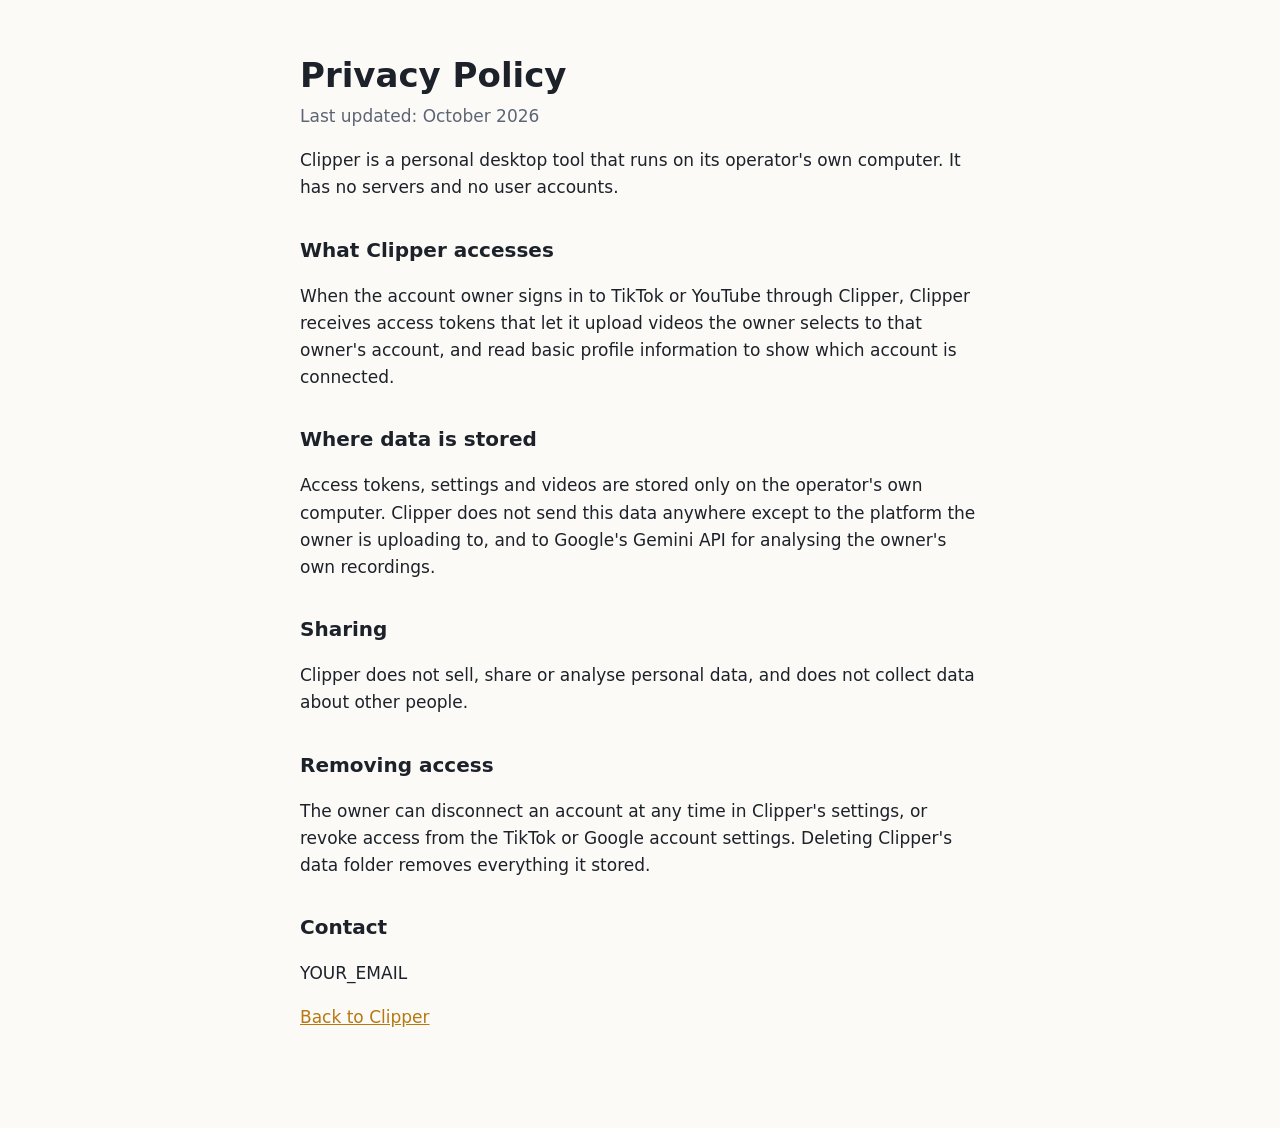
==== privacy.html @ daf287f8 "feat(): initial setup for clipper-site" ====
<!doctype html>
<html lang="en"><head><meta charset="utf-8"><meta name="viewport" content="width=device-width, initial-scale=1">
<title>Clipper Privacy Policy</title><link rel="stylesheet" href="style.css"></head>
<body><main>
<h1>Privacy Policy</h1>
<p class="sub">Last updated: October 2026</p>
<p>Clipper is a personal desktop tool that runs on its operator's own computer. It has no servers and no user accounts.</p>
<h2>What Clipper accesses</h2>
<p>When the account owner signs in to TikTok or YouTube through Clipper, Clipper receives access tokens that let it upload videos the owner selects to that owner's account, and read basic profile information to show which account is connected.</p>
<h2>Where data is stored</h2>
<p>Access tokens, settings and videos are stored only on the operator's own computer. Clipper does not send this data anywhere except to the platform the owner is uploading to, and to Google's Gemini API for analysing the owner's own recordings.</p>
<h2>Sharing</h2>
<p>Clipper does not sell, share or analyse personal data, and does not collect data about other people.</p>
<h2>Removing access</h2>
<p>The owner can disconnect an account at any time in Clipper's settings, or revoke access from the TikTok or Google account settings. Deleting Clipper's data folder removes everything it stored.</p>
<h2>Contact</h2>
<p>YOUR_EMAIL</p>
<p><a href="index.html">Back to Clipper</a></p>
</main></body></html>
---- style.css ----
:root { color-scheme: light dark; --bg:#fbfaf7; --text:#1d2129; --muted:#5d6575; --accent:#b7790f; }
@media (prefers-color-scheme: dark) { :root { --bg:#171b24; --text:#e5e8ef; --muted:#8d96a9; --accent:#f5b83d; } }
body { margin:0; background:var(--bg); color:var(--text); font:17px/1.6 "Segoe UI", system-ui, sans-serif; }
main { max-width:680px; margin:0 auto; padding:56px 24px 80px; }
h1 { font-size:34px; line-height:1.15; margin:0 0 8px; }
h2 { font-size:20px; margin:32px 0 6px; }
p, li { color:var(--text); }
.sub { color:var(--muted); margin-top:0; }
a { color:var(--accent); }
img.icon { width:72px; height:72px; border-radius:16px; display:block; margin-bottom:20px; }
footer { margin-top:48px; font-size:14px; color:var(--muted); }
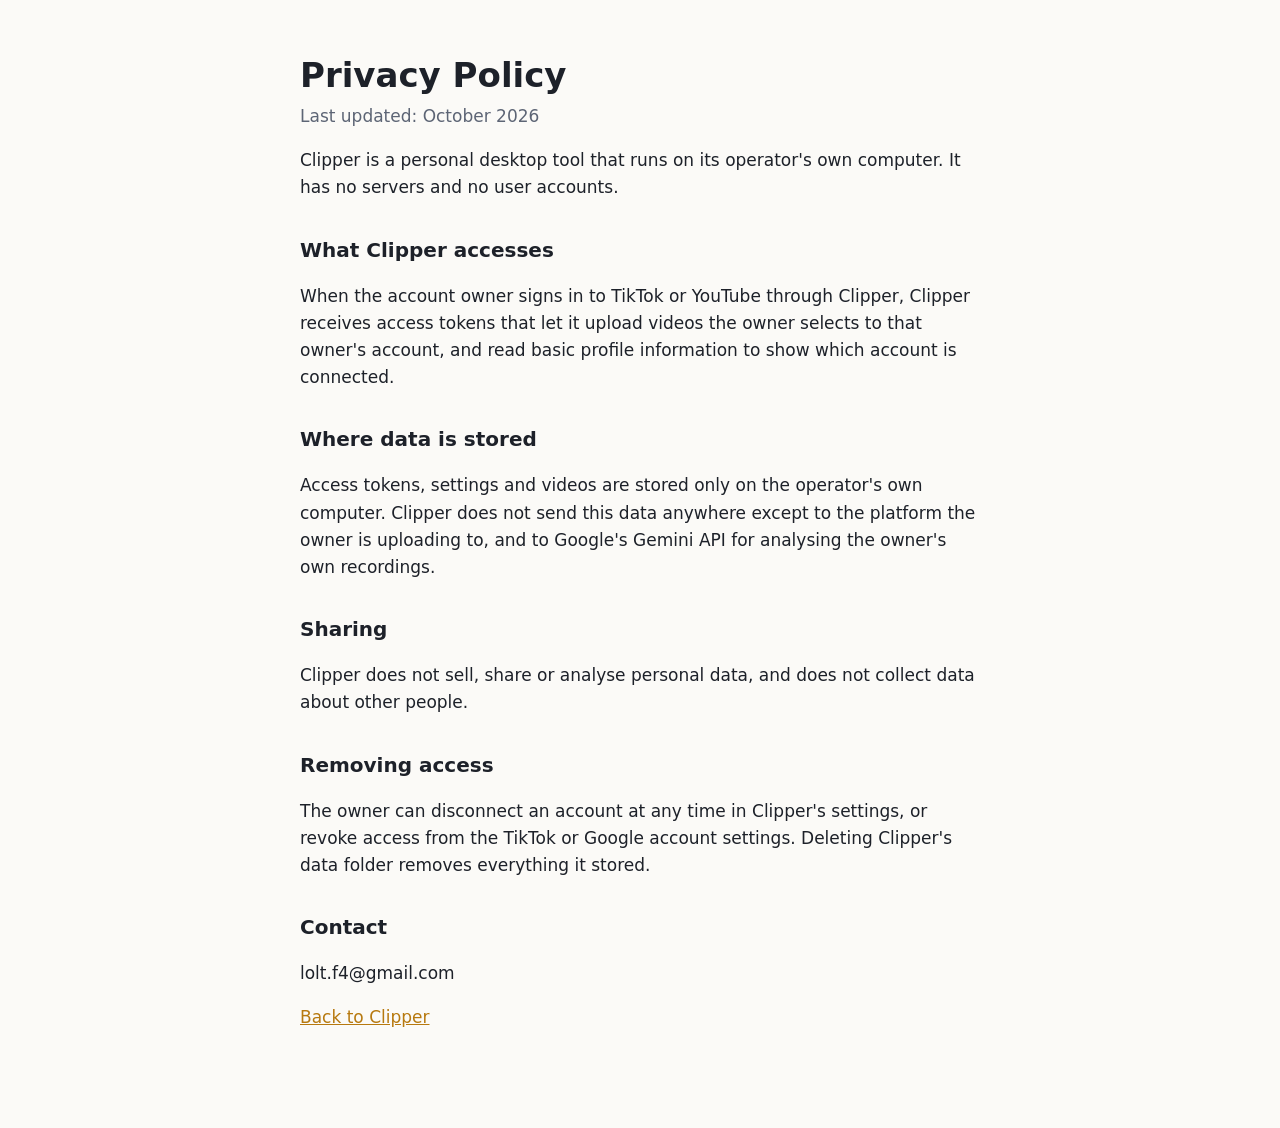
==== commit b241f56f: "chore(): remove placeholder values" ====
--- a/privacy.html
+++ b/privacy.html
@@ -14,6 +14,6 @@
 <h2>Removing access</h2>
 <p>The owner can disconnect an account at any time in Clipper's settings, or revoke access from the TikTok or Google account settings. Deleting Clipper's data folder removes everything it stored.</p>
 <h2>Contact</h2>
-<p>YOUR_EMAIL</p>
+<p>lolt.f4@gmail.com</p>
 <p><a href="index.html">Back to Clipper</a></p>
 </main></body></html>
